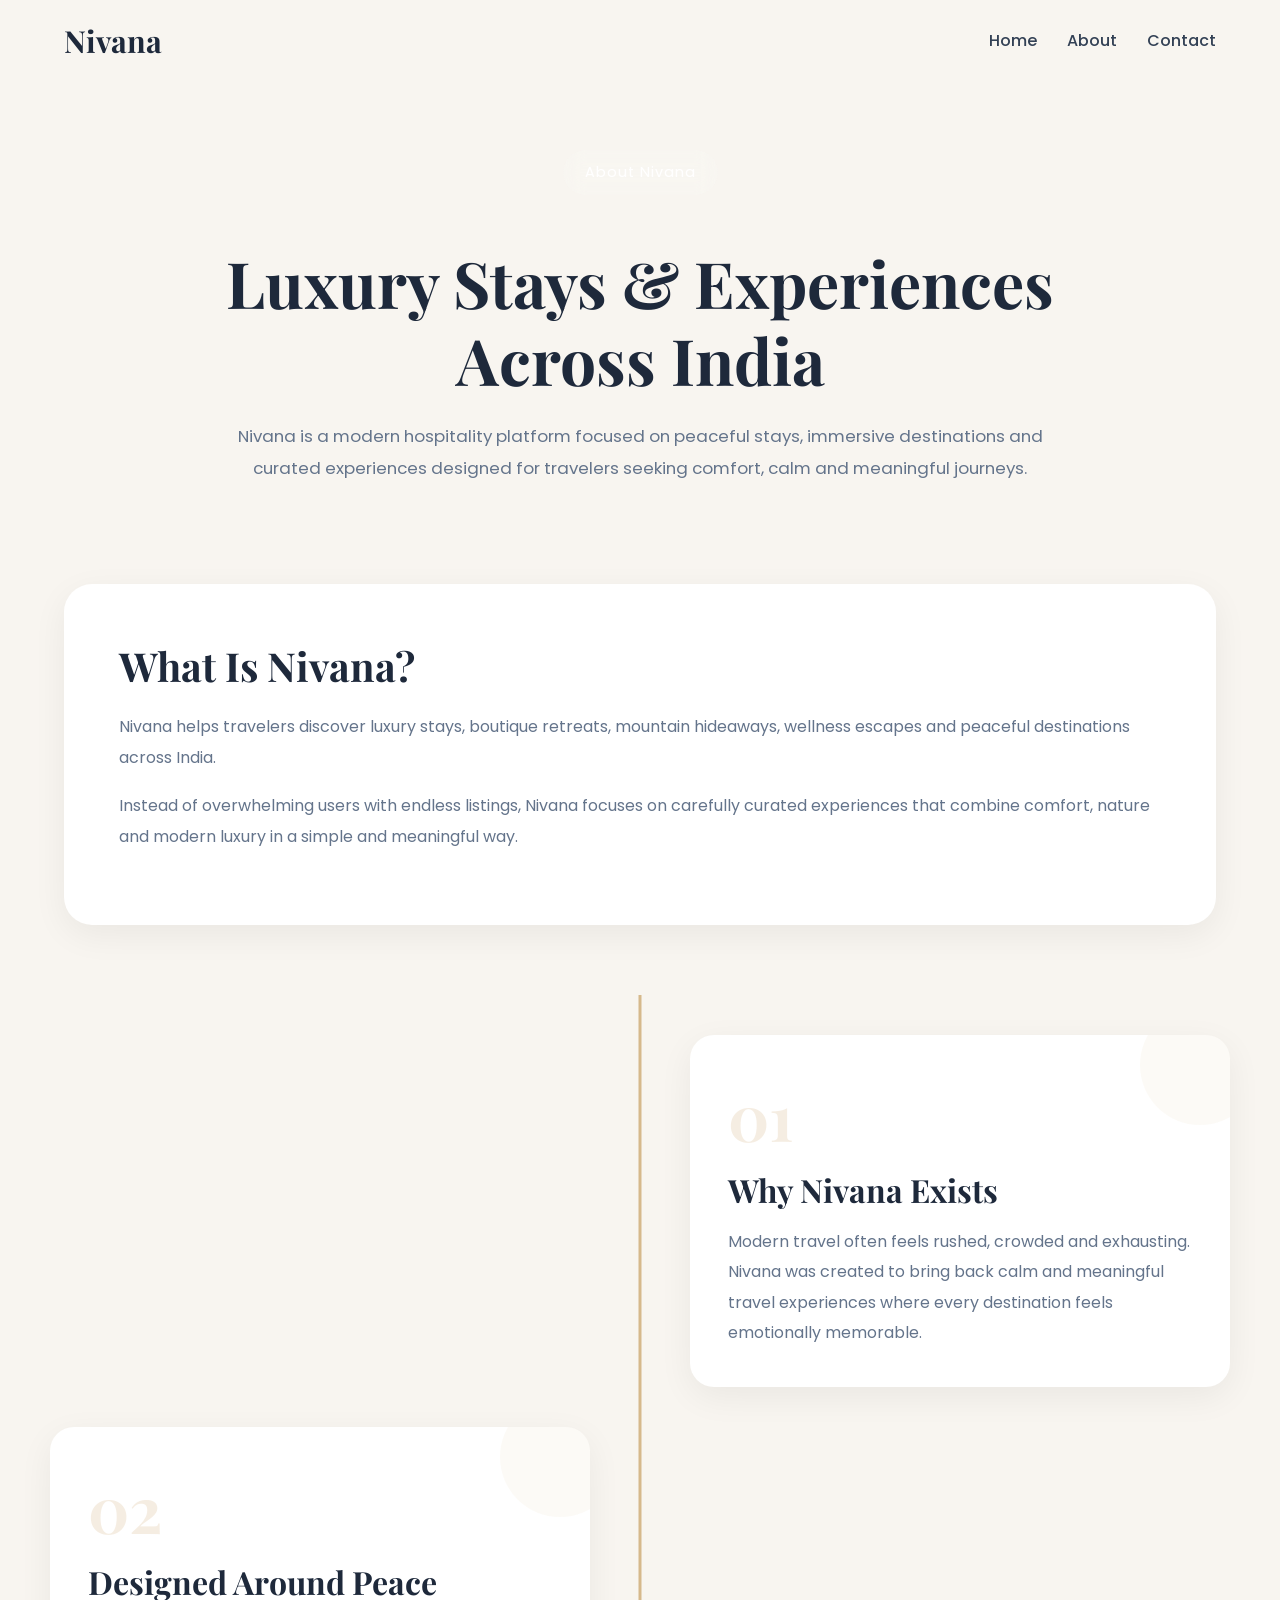
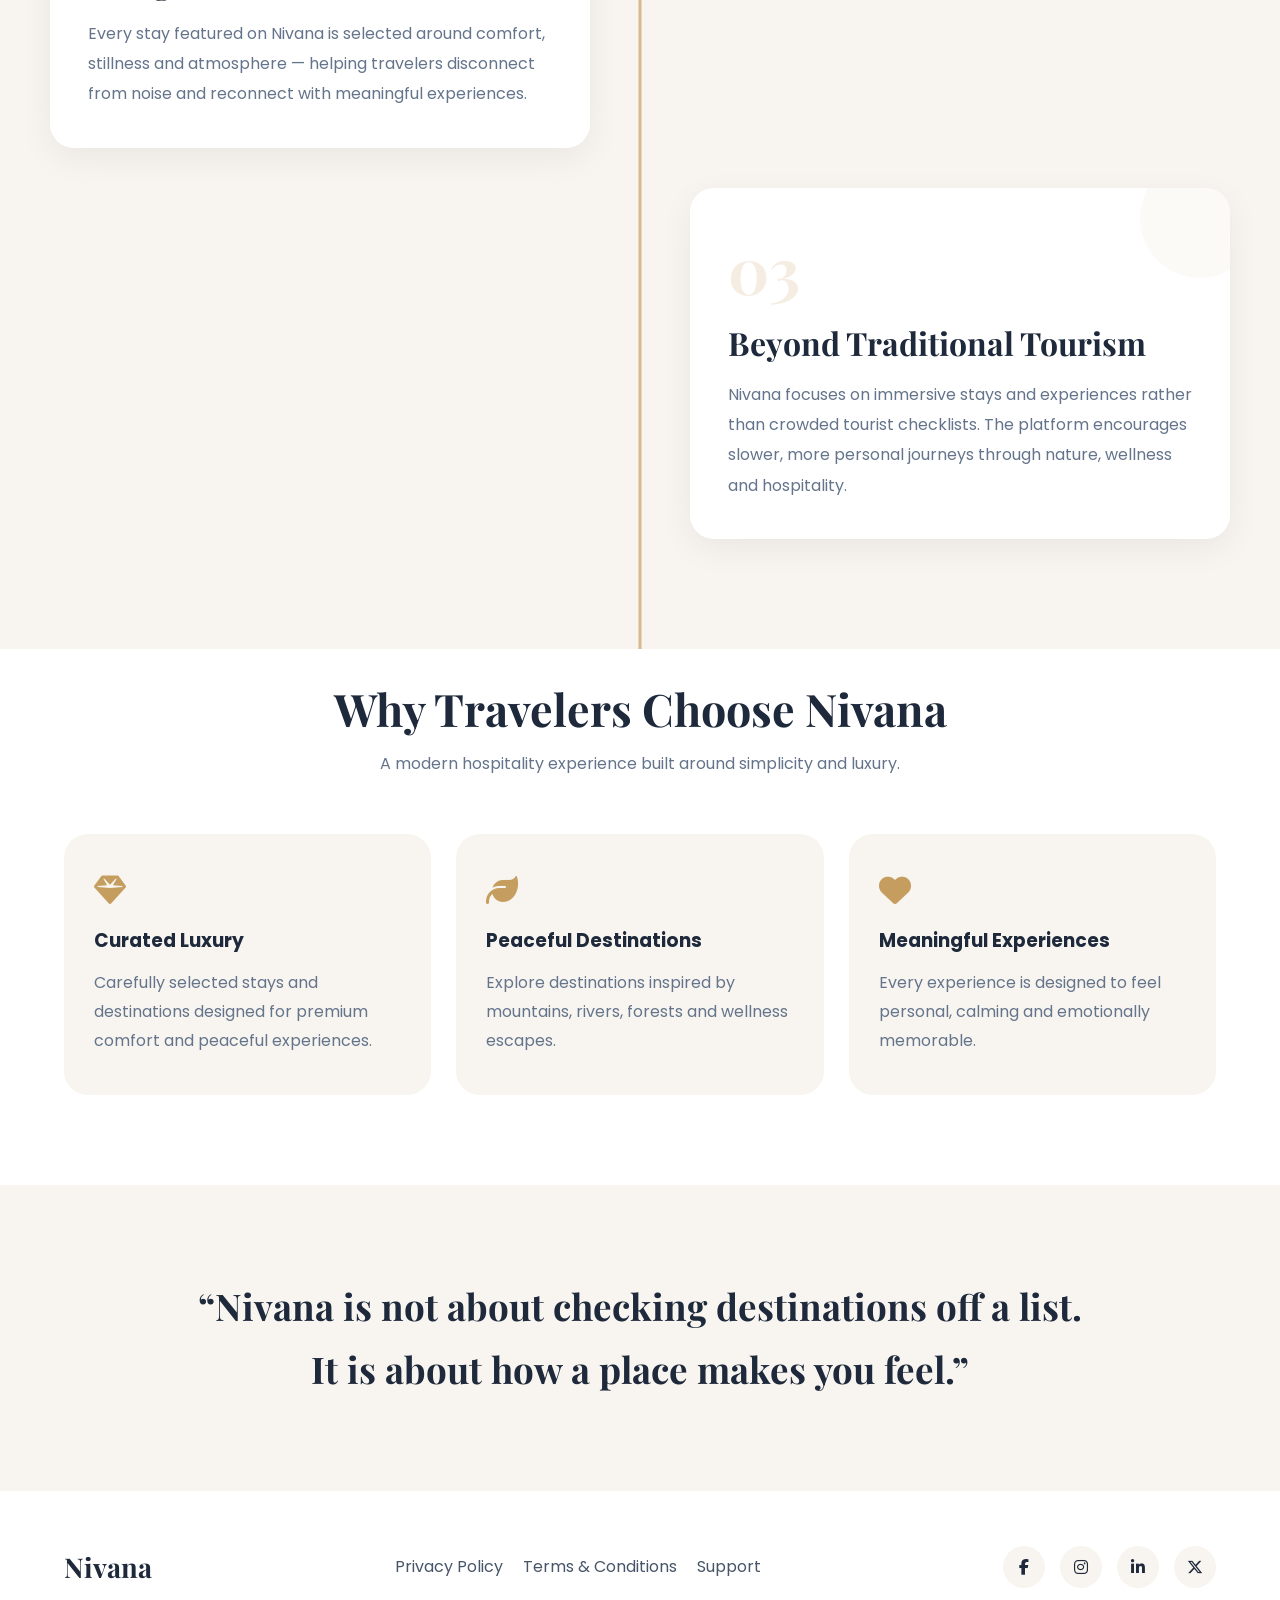
==== Task2_Multiple_Page_And_Form_Validation/about.html @ f6809eaf "Add about, contact, and index pages with corresponding styles and scripts" ====
<!DOCTYPE html>
<html lang="en">

<head>

    <meta charset="UTF-8">

    <meta name="viewport" content="width=device-width, initial-scale=1.0">

    <title>About | Nivana</title>

    <!-- GOOGLE FONTS -->

    <link href="https://fonts.googleapis.com/css2?family=Poppins:wght@300;400;500;600;700&family=Playfair+Display:wght@600;700&display=swap" rel="stylesheet">

    <!-- FONT AWESOME -->

    <link rel="stylesheet" href="https://cdnjs.cloudflare.com/ajax/libs/font-awesome/6.5.1/css/all.min.css">

    <!-- CSS -->

    <link rel="stylesheet" href="style.css">

</head>

<body>

<!-- ================= HEADER ================= -->

<header class="header">

    <div class="container navbar">

        <div class="logo">
            Nivana
        </div>

        <ul class="nav-links">

            <li><a href="index.html">Home</a></li>

            <li><a href="about.html">About</a></li>

            <li><a href="contact.html">Contact</a></li>

        </ul>

        <div class="menu-btn">
            <i class="fa-solid fa-bars"></i>
        </div>

    </div>

</header>

<!-- ================= HERO ================= -->

<section class="page-hero">

    <div class="container page-hero-content">

        <span class="hero-tag">
            About Nivana
        </span>

        <h1>
            Luxury Stays & Experiences Across India
        </h1>

        <p>
            Nivana is a modern hospitality platform focused on peaceful stays,
            immersive destinations and curated experiences designed for travelers
            seeking comfort, calm and meaningful journeys.
        </p>

    </div>

</section>

<!-- ================= WHAT IS NIVANA ================= -->

<section class="about-intro">

    <div class="container">

        <div class="about-intro-box">

            <h2>
                What Is Nivana?
            </h2>

            <p>
                Nivana helps travelers discover luxury stays, boutique retreats,
                mountain hideaways, wellness escapes and peaceful destinations
                across India.
            </p>

            <p>
                Instead of overwhelming users with endless listings,
                Nivana focuses on carefully curated experiences that combine
                comfort, nature and modern luxury in a simple and meaningful way.
            </p>

        </div>

    </div>

</section>

<!-- ================= TIMELINE ================= -->

<section class="timeline-section">

    <div class="timeline-line"></div>

    <div class="timeline-container">

        <!-- ITEM 1 -->

        <div class="timeline-item right">

            <div class="timeline-content">

                <span class="timeline-number">
                    01
                </span>

                <h2>
                    Why Nivana Exists
                </h2>

                <p>
                    Modern travel often feels rushed, crowded and exhausting.
                    Nivana was created to bring back calm and meaningful travel
                    experiences where every destination feels emotionally memorable.
                </p>

            </div>

        </div>

        <!-- ITEM 2 -->

        <div class="timeline-item left">

            <div class="timeline-content">

                <span class="timeline-number">
                    02
                </span>

                <h2>
                    Designed Around Peace
                </h2>

                <p>
                    Every stay featured on Nivana is selected around comfort,
                    stillness and atmosphere — helping travelers disconnect
                    from noise and reconnect with meaningful experiences.
                </p>

            </div>

        </div>

        <!-- ITEM 3 -->

        <div class="timeline-item right">

            <div class="timeline-content">

                <span class="timeline-number">
                    03
                </span>

                <h2>
                    Beyond Traditional Tourism
                </h2>

                <p>
                    Nivana focuses on immersive stays and experiences rather than
                    crowded tourist checklists. The platform encourages slower,
                    more personal journeys through nature, wellness and hospitality.
                </p>

            </div>

        </div>

    </div>

</section>

<!-- ================= WHY NIVANA ================= -->

<section class="why-nivana">

    <div class="container">

        <div class="section-title">

            <h2>
                Why Travelers Choose Nivana
            </h2>

            <p>
                A modern hospitality experience built around simplicity and luxury.
            </p>

        </div>

        <div class="why-grid">

            <!-- CARD 1 -->

            <div class="why-card">

                <i class="fa-solid fa-gem"></i>

                <h3>
                    Curated Luxury
                </h3>

                <p>
                    Carefully selected stays and destinations designed for premium comfort and peaceful experiences.
                </p>

            </div>

            <!-- CARD 2 -->

            <div class="why-card">

                <i class="fa-solid fa-leaf"></i>

                <h3>
                    Peaceful Destinations
                </h3>

                <p>
                    Explore destinations inspired by mountains, rivers, forests and wellness escapes.
                </p>

            </div>

            <!-- CARD 3 -->

            <div class="why-card">

                <i class="fa-solid fa-heart"></i>

                <h3>
                    Meaningful Experiences
                </h3>

                <p>
                    Every experience is designed to feel personal, calming and emotionally memorable.
                </p>

            </div>

        </div>

    </div>

</section>

<!-- ================= QUOTE ================= -->

<section class="about-quote">

    <div class="container">

        <h2>
            “Nivana is not about checking destinations off a list.
            It is about how a place makes you feel.”
        </h2>

    </div>

</section>

<!-- ================= FOOTER ================= -->

<footer class="footer">

    <div class="container footer-container">

        <div class="footer-logo">
            Nivana
        </div>

        <div class="footer-links">

            <a href="#">Privacy Policy</a>

            <a href="#">Terms & Conditions</a>

            <a href="#">Support</a>

        </div>

        <div class="social-icons">

            <a href="#"><i class="fa-brands fa-facebook-f"></i></a>

            <a href="#"><i class="fa-brands fa-instagram"></i></a>

            <a href="#"><i class="fa-brands fa-linkedin-in"></i></a>

            <a href="#"><i class="fa-brands fa-x-twitter"></i></a>

        </div>

    </div>

</footer>

<script src="script.js"></script>

</body>

</html>
---- Task2_Multiple_Page_And_Form_Validation/style.css ----
*{
    margin:0;
    padding:0;
    box-sizing:border-box;
    scroll-behavior:smooth;
}

body{
    font-family:'Poppins', sans-serif;
    background:#f8f5f0;
    color:#1e293b;
    overflow-x:hidden;
}

.container{
    width:90%;
    max-width:1200px;
    margin:auto;
}

img{
    width:100%;
    display:block;
}

/* ================= HEADER ================= */

.header{
    width:100%;
    position:fixed;
    top:0;
    left:0;
    z-index:1000;
    background:rgba(248,245,240,0.92);
    backdrop-filter:blur(12px);
}

.navbar{
    display:flex;
    justify-content:space-between;
    align-items:center;
    padding:20px 0;
}

.logo{
    font-size:1.9rem;
    font-family:'Playfair Display', serif;
    font-weight:700;
    color:#1e293b;
}

.nav-links{
    display:flex;
    align-items:center;
    gap:30px;
    list-style:none;
}

.nav-links li{
    position:relative;
}

.nav-links li a{
    text-decoration:none;
    color:#334155;
    font-weight:500;
    transition:0.3s;
    display:flex;
    align-items:center;
    gap:6px;
}

.nav-links li a:hover{
    color:#c59d5f;
}

/* ================= DROPDOWN ================= */

.dropdown-menu{
    position:absolute;
    top:calc(100% + 10px);
    left:0;
    background:#ffffff;
    min-width:220px;
    border-radius:18px;
    padding:12px 0;
    box-shadow:0 15px 40px rgba(0,0,0,0.08);
    display:none;
}

.dropdown-menu li{
    list-style:none;
}

.dropdown-menu li a{
    display:block;
    padding:12px 20px;
}

.dropdown-menu li a:hover{
    background:#f8f5f0;
}

.dropdown.active .dropdown-menu{
    display:block;
}

/* ================= HERO ================= */

.hero{
    min-height:100vh;

    background:
    linear-gradient(
    rgba(0,0,0,0.40),
    rgba(0,0,0,0.40)
    ),

    url('https://images.unsplash.com/photo-1500530855697-b586d89ba3ee?q=80&w=1600&auto=format&fit=crop');

    background-size:cover;
    background-position:center;

    display:flex;
    align-items:center;
}

.hero-content{
    position:relative;
    z-index:2;
}

.hero-text{
    max-width:700px;
}

.hero-tag{
    display:inline-block;
    background:rgba(255,255,255,0.12);
    color:#ffffff;
    padding:12px 22px;
    border-radius:40px;
    backdrop-filter:blur(10px);
    margin-bottom:28px;
    font-size:0.9rem;
    letter-spacing:1px;
}

.hero-text h1{
    font-size:4.6rem;
    line-height:1.15;
    color:#ffffff;
    margin-bottom:24px;
    font-family:'Playfair Display', serif;
}

.hero-text p{
    color:#f1f5f9;
    line-height:1.9;
    font-size:1.08rem;
    max-width:620px;
    margin-bottom:35px;
}

.hero-buttons{
    display:flex;
    gap:18px;
}

.btn{
    padding:15px 32px;
    border-radius:14px;
    font-weight:600;
    text-decoration:none;
    transition:0.3s;
    display:inline-block;
    border:none;
    cursor:pointer;
}

.primary-btn{
    background:#d6b98c;
    color:#1e293b;
}

.primary-btn:hover{
    transform:translateY(-4px);
}

.secondary-btn{
    border:1px solid rgba(255,255,255,0.6);
    color:#ffffff;
}

.secondary-btn:hover{
    background:#ffffff;
    color:#1e293b;
}

/* ================= SECTION TITLE ================= */

.section-title{
    text-align:center;
    margin-bottom:55px;
}

.section-title h2{
    font-size:2.8rem;
    margin-bottom:12px;
    font-family:'Playfair Display', serif;
}

.section-title p{
    color:#64748b;
    line-height:1.8;
}

/* ================= STAYS ================= */

.stays{
    padding:90px 0;
}

.stay-grid{
    display:grid;
    grid-template-columns:repeat(3,1fr);
    gap:28px;
}

.stay-card{
    background:#ffffff;
    border-radius:24px;
    overflow:hidden;
    box-shadow:0 10px 35px rgba(0,0,0,0.06);
    transition:0.4s;
}

.stay-card:hover{
    transform:translateY(-10px);
}

.stay-card img{
    height:300px;
    object-fit:cover;
}

.stay-content{
    padding:28px;
}

.stay-content h3{
    margin-bottom:12px;
    font-size:1.4rem;
}

.stay-content p{
    color:#64748b;
    line-height:1.8;
}

/* ================= EXPERIENCES ================= */

.experiences{
    padding:90px 0;
    background:#ffffff;
}

.experience-grid{
    display:grid;
    grid-template-columns:repeat(4,1fr);
    gap:24px;
}

.experience-card{
    background:#f8f5f0;
    padding:40px 24px;
    border-radius:22px;
    text-align:center;
    transition:0.3s;
}

.experience-card:hover{
    transform:translateY(-8px);
}

.experience-card i{
    font-size:2.2rem;
    color:#c59d5f;
    margin-bottom:20px;
}

.experience-card h3{
    margin-bottom:14px;
}

.experience-card p{
    color:#64748b;
    line-height:1.8;
}

/* ================= PAGE HERO ================= */

.page-hero{
    padding:150px 0 80px;
    text-align:center;
}

.page-hero-content{
    max-width:850px;
}

.page-hero h1{
    font-size:4rem;
    line-height:1.2;
    margin:22px 0;
    font-family:'Playfair Display', serif;
}

.page-hero p{
    color:#64748b;
    line-height:1.9;
    font-size:1.05rem;
}

/* ================= ABOUT INTRO ================= */

.about-intro{
    padding:20px 0 70px;
}

.about-intro-box{
    background:#ffffff;
    padding:55px;
    border-radius:28px;
    box-shadow:0 10px 35px rgba(0,0,0,0.06);
}

.about-intro-box h2{
    font-size:2.5rem;
    margin-bottom:20px;
    font-family:'Playfair Display', serif;
}

.about-intro-box p{
    color:#64748b;
    line-height:1.9;
    margin-bottom:18px;
}

/* ================= TIMELINE ================= */

.timeline-section{
    position:relative;
    padding:20px 0 90px;
}

.timeline-line{
    position:absolute;
    left:50%;
    top:0;
    transform:translateX(-50%);
    width:3px;
    height:100%;
    background:#d6b98c;
}

.timeline-container{
    position:relative;
}

.timeline-item{
    width:50%;
    padding:20px 50px;
    position:relative;
}

.timeline-item.left{
    left:0;
}

.timeline-item.right{
    left:50%;
}

.timeline-content{
    background:#ffffff;
    border-radius:24px;
    padding:38px;
    box-shadow:0 10px 35px rgba(0,0,0,0.06);
    position:relative;
    overflow:hidden;
    transition:0.3s;
}

.timeline-content:hover{
    transform:translateY(-6px);
}

.timeline-content::before{
    content:"";
    position:absolute;
    top:-30px;
    right:-30px;
    width:120px;
    height:120px;
    background:rgba(214,185,140,0.08);
    border-radius:50%;
}

.timeline-number{
    font-size:4rem;
    font-weight:700;
    color:rgba(214,185,140,0.25);
    font-family:'Playfair Display', serif;
    display:block;
    margin-bottom:10px;
}

.timeline-content h2{
    font-size:2rem;
    margin-bottom:16px;
    font-family:'Playfair Display', serif;
    position:relative;
    z-index:2;
}

.timeline-content p{
    line-height:1.9;
    color:#64748b;
    position:relative;
    z-index:2;
}

/* ================= WHY NIVANA ================= */

.why-nivana{
    padding:30px 0 90px;
    background:#ffffff;
}

.why-grid{
    display:grid;
    grid-template-columns:repeat(3,1fr);
    gap:25px;
}

.why-card{
    background:#f8f5f0;
    padding:40px 30px;
    border-radius:24px;
    transition:0.3s;
}

.why-card:hover{
    transform:translateY(-8px);
}

.why-card i{
    font-size:2rem;
    color:#c59d5f;
    margin-bottom:20px;
}

.why-card h3{
    margin-bottom:14px;
}

.why-card p{
    color:#64748b;
    line-height:1.8;
}

/* ================= ABOUT QUOTE ================= */

.about-quote{
    padding:90px 0;
}

.about-quote h2{
    max-width:900px;
    margin:auto;
    text-align:center;
    font-size:2.3rem;
    line-height:1.7;
    font-family:'Playfair Display', serif;
}

/* ================= CONTACT INFO ================= */

.contact-info{
    padding:10px 0 60px;
}

.contact-info-grid{
    display:grid;
    grid-template-columns:repeat(3,1fr);
    gap:24px;
}

.info-card{
    background:#ffffff;
    padding:35px;
    border-radius:24px;
    box-shadow:0 10px 35px rgba(0,0,0,0.06);
    transition:0.3s;
}

.info-card:hover{
    transform:translateY(-6px);
}

.info-card i{
    font-size:2rem;
    color:#c59d5f;
    margin-bottom:18px;
}

.info-card h3{
    margin-bottom:14px;
}

.info-card p{
    color:#64748b;
    line-height:1.8;
}

/* ================= CONTACT ================= */

.contact-section{
    padding:20px 0 90px;
}

.contact-container{
    display:flex;
    justify-content:center;
}

.contact-form{
    width:100%;
    max-width:700px;
    background:#ffffff;
    padding:40px;
    border-radius:28px;
    box-shadow:0 10px 35px rgba(0,0,0,0.06);
}

.contact-form input,
.contact-form select,
.contact-form textarea{
    width:100%;
    padding:16px;
    margin-bottom:10px;
    border:1px solid #e2e8f0;
    border-radius:14px;
    outline:none;
    font-family:'Poppins', sans-serif;
}

.contact-form textarea{
    resize:none;
}

.error{
    color:red;
    font-size:0.85rem;
    display:block;
    margin-bottom:15px;
}

/* ================= TESTIMONIAL ================= */

.testimonial{
    padding:90px 0;
}

.testimonial-box{
    background:#ffffff;
    border-radius:28px;
    padding:60px;
    text-align:center;
    box-shadow:0 10px 35px rgba(0,0,0,0.06);
}

.testimonial-box h2{
    font-size:2rem;
    line-height:1.7;
    margin-bottom:18px;
    font-family:'Playfair Display', serif;
}

.testimonial-box p{
    color:#64748b;
}

/* ================= FOOTER ================= */

.footer{
    background:#ffffff;
    padding:55px 0 25px;
}

.footer-container{
    display:flex;
    justify-content:space-between;
    align-items:center;
    flex-wrap:wrap;
    gap:25px;
}

.footer-logo{
    font-size:1.7rem;
    font-family:'Playfair Display', serif;
    font-weight:700;
}

.footer-links{
    display:flex;
    gap:20px;
}

.footer-links a{
    text-decoration:none;
    color:#475569;
}

.footer-links a:hover{
    color:#c59d5f;
}

.social-icons{
    display:flex;
    gap:15px;
}

.social-icons a{
    width:42px;
    height:42px;
    border-radius:50%;
    background:#f8f5f0;
    display:flex;
    align-items:center;
    justify-content:center;
    text-decoration:none;
    color:#1e293b;
}

.social-icons a:hover{
    background:#d6b98c;
}

.copyright{
    text-align:center;
    margin-top:35px;
    color:#64748b;
}

/* ================= MENU ================= */

.menu-btn{
    display:none;
    font-size:1.5rem;
    cursor:pointer;
}

/* ================= RESPONSIVENESS ================= */

@media(max-width:1200px){

    .hero-text h1{
        font-size:4rem;
    }

}

@media(max-width:992px){

    .hero{
        padding:140px 0 100px;
        height:auto;
    }

    .hero-text h1,
    .page-hero h1{
        font-size:3.2rem;
    }

    .stay-grid,
    .experience-grid,
    .why-grid,
    .contact-info-grid{
        grid-template-columns:repeat(2,1fr);
    }

    .timeline-line{
        left:35px;
    }

    .timeline-item{
        width:100%;
        padding-left:90px;
        padding-right:10px;
    }

    .timeline-item.left,
    .timeline-item.right{
        left:0;
    }

}

@media(max-width:768px){

    .menu-btn{
        display:block;
    }

    .nav-links{
        position:absolute;
        top:85px;
        left:-100%;
        width:100%;
        background:#ffffff;
        flex-direction:column;
        align-items:flex-start;
        padding:30px;
        transition:0.4s;
        box-shadow:0 10px 30px rgba(0,0,0,0.08);
        gap:24px;
    }

    .nav-links.active{
        left:0;
    }

    .dropdown-menu{
        position:static;
        width:100%;
        margin-top:12px;
        box-shadow:none;
        border:1px solid #eee;
    }

    .hero{
        padding:150px 0 100px;
    }

    .hero-text{
        max-width:100%;
    }

    .hero-text h1{
        font-size:2.7rem;
        line-height:1.2;
    }

    .hero-buttons{
        flex-direction:column;
        width:100%;
    }

    .btn{
        width:100%;
        text-align:center;
    }

    .section-title h2{
        font-size:2.2rem;
    }

    .page-hero h1{
        font-size:2.6rem;
    }

    .stay-grid,
    .experience-grid,
    .why-grid,
    .contact-info-grid{
        grid-template-columns:1fr;
    }

    .stay-card img{
        height:240px;
    }

    .experience-card,
    .why-card,
    .info-card{
        padding:32px 24px;
    }

    .about-intro-box{
        padding:35px 25px;
    }

    .timeline-content{
        padding:30px 24px;
    }

    .timeline-content h2{
        font-size:1.6rem;
    }

    .timeline-number{
        font-size:3rem;
    }

    .testimonial-box{
        padding:45px 25px;
    }

    .testimonial-box h2{
        font-size:1.5rem;
    }

    .about-quote h2{
        font-size:1.7rem;
        line-height:1.6;
    }

    .contact-form{
        padding:30px 22px;
    }

    .footer-container{
        flex-direction:column;
        text-align:center;
    }

    .footer-links{
        flex-wrap:wrap;
        justify-content:center;
    }

}

@media(max-width:500px){

    .container{
        width:92%;
    }

    .hero-tag{
        font-size:0.75rem;
        padding:10px 18px;
    }

    .hero-text h1,
    .page-hero h1{
        font-size:2.2rem;
    }

    .section-title h2{
        font-size:1.9rem;
    }

    .page-hero{
        padding:130px 0 60px;
    }

    .about-intro-box h2{
        font-size:2rem;
    }

    .timeline-item{
        padding-left:75px;
    }

    .timeline-line{
        left:24px;
    }

    .timeline-content{
        padding:24px 20px;
    }

    .timeline-content h2{
        font-size:1.4rem;
    }

    .about-quote h2{
        font-size:1.5rem;
    }

    .contact-form input,
    .contact-form select,
    .contact-form textarea{
        padding:14px;
    }

}
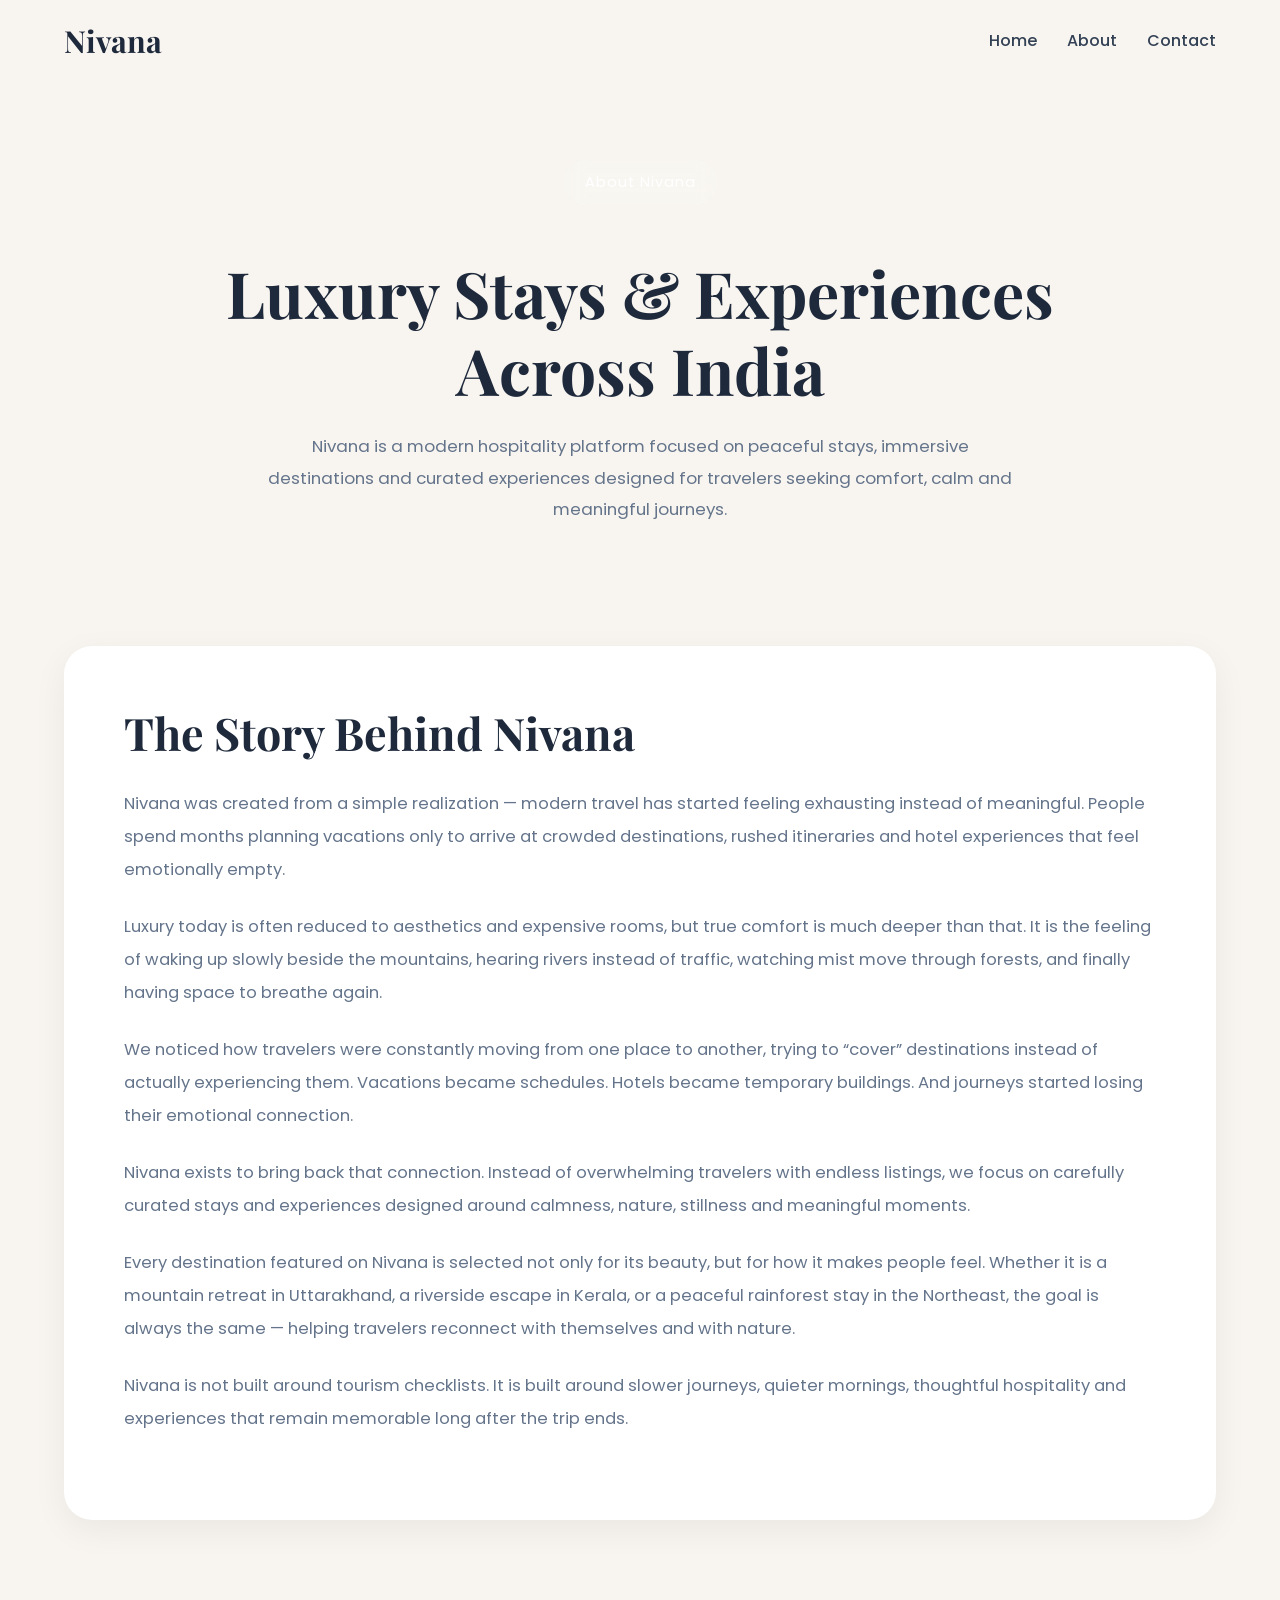
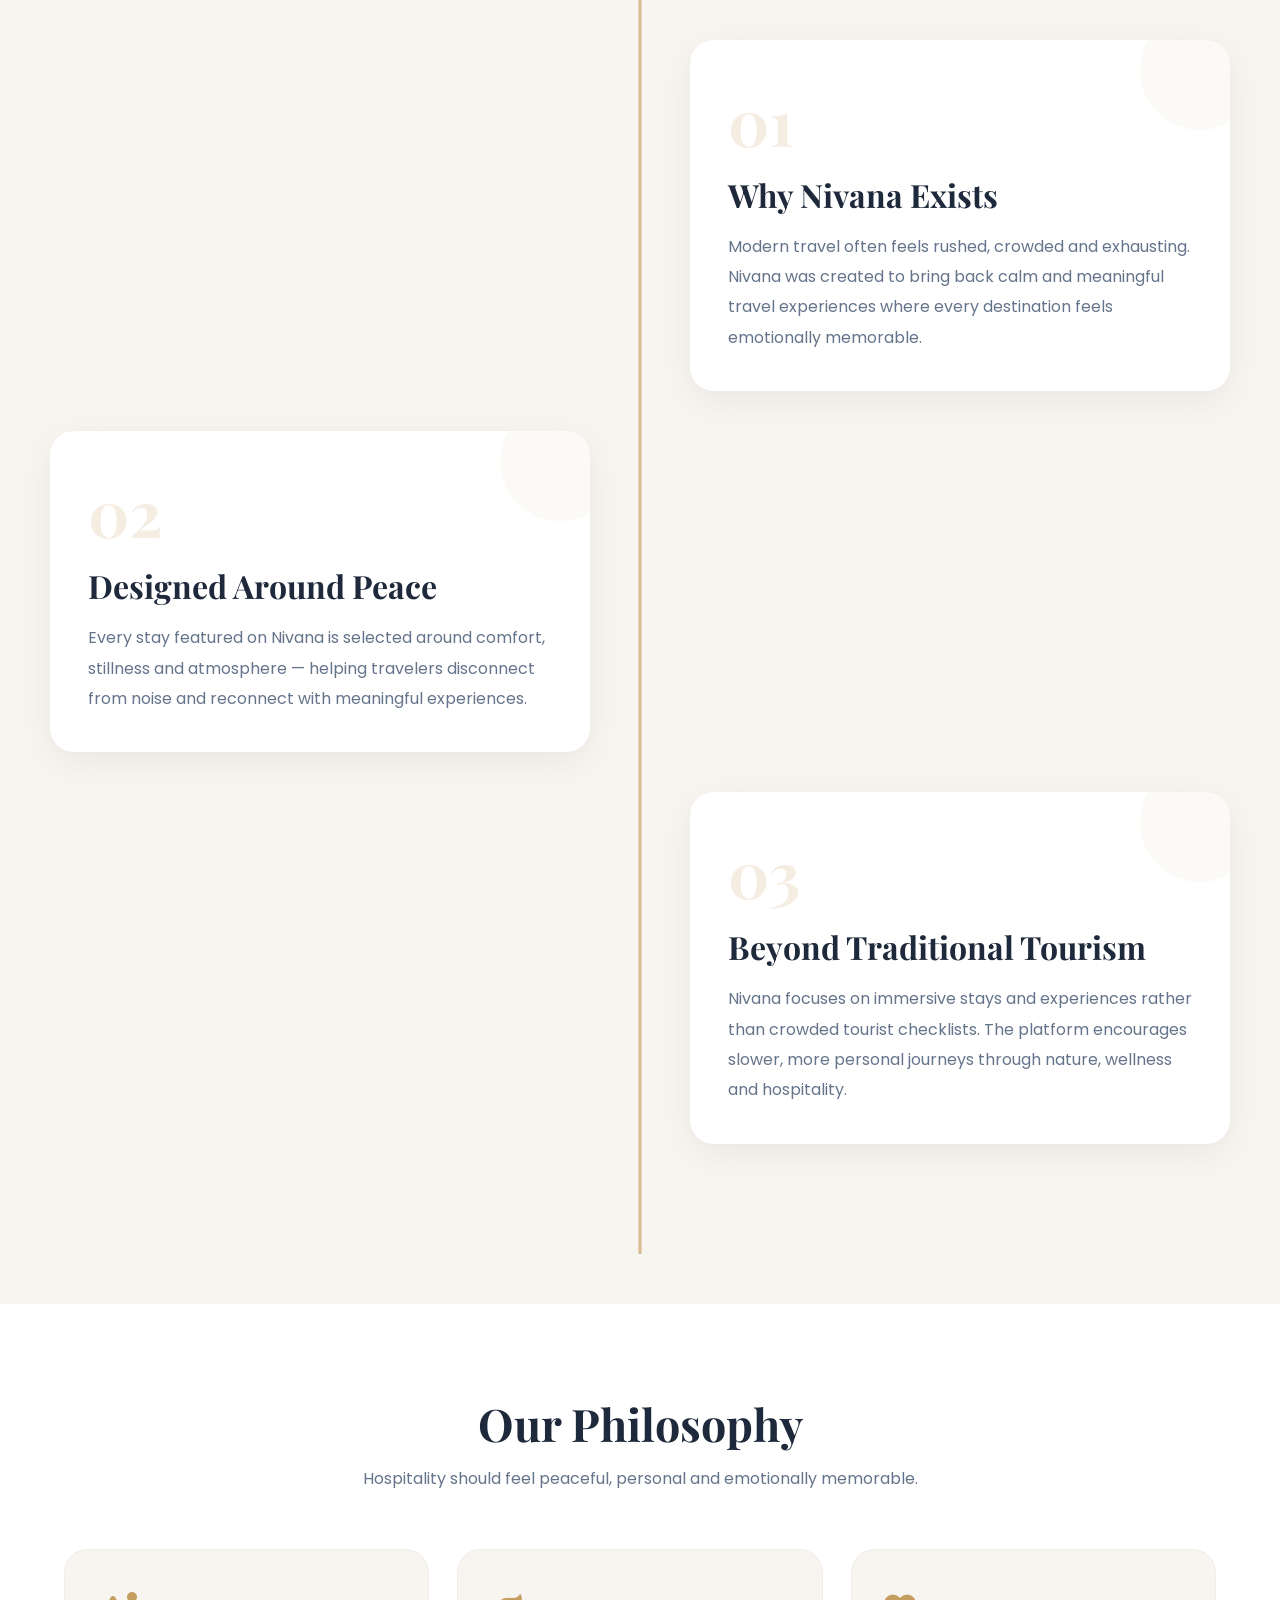
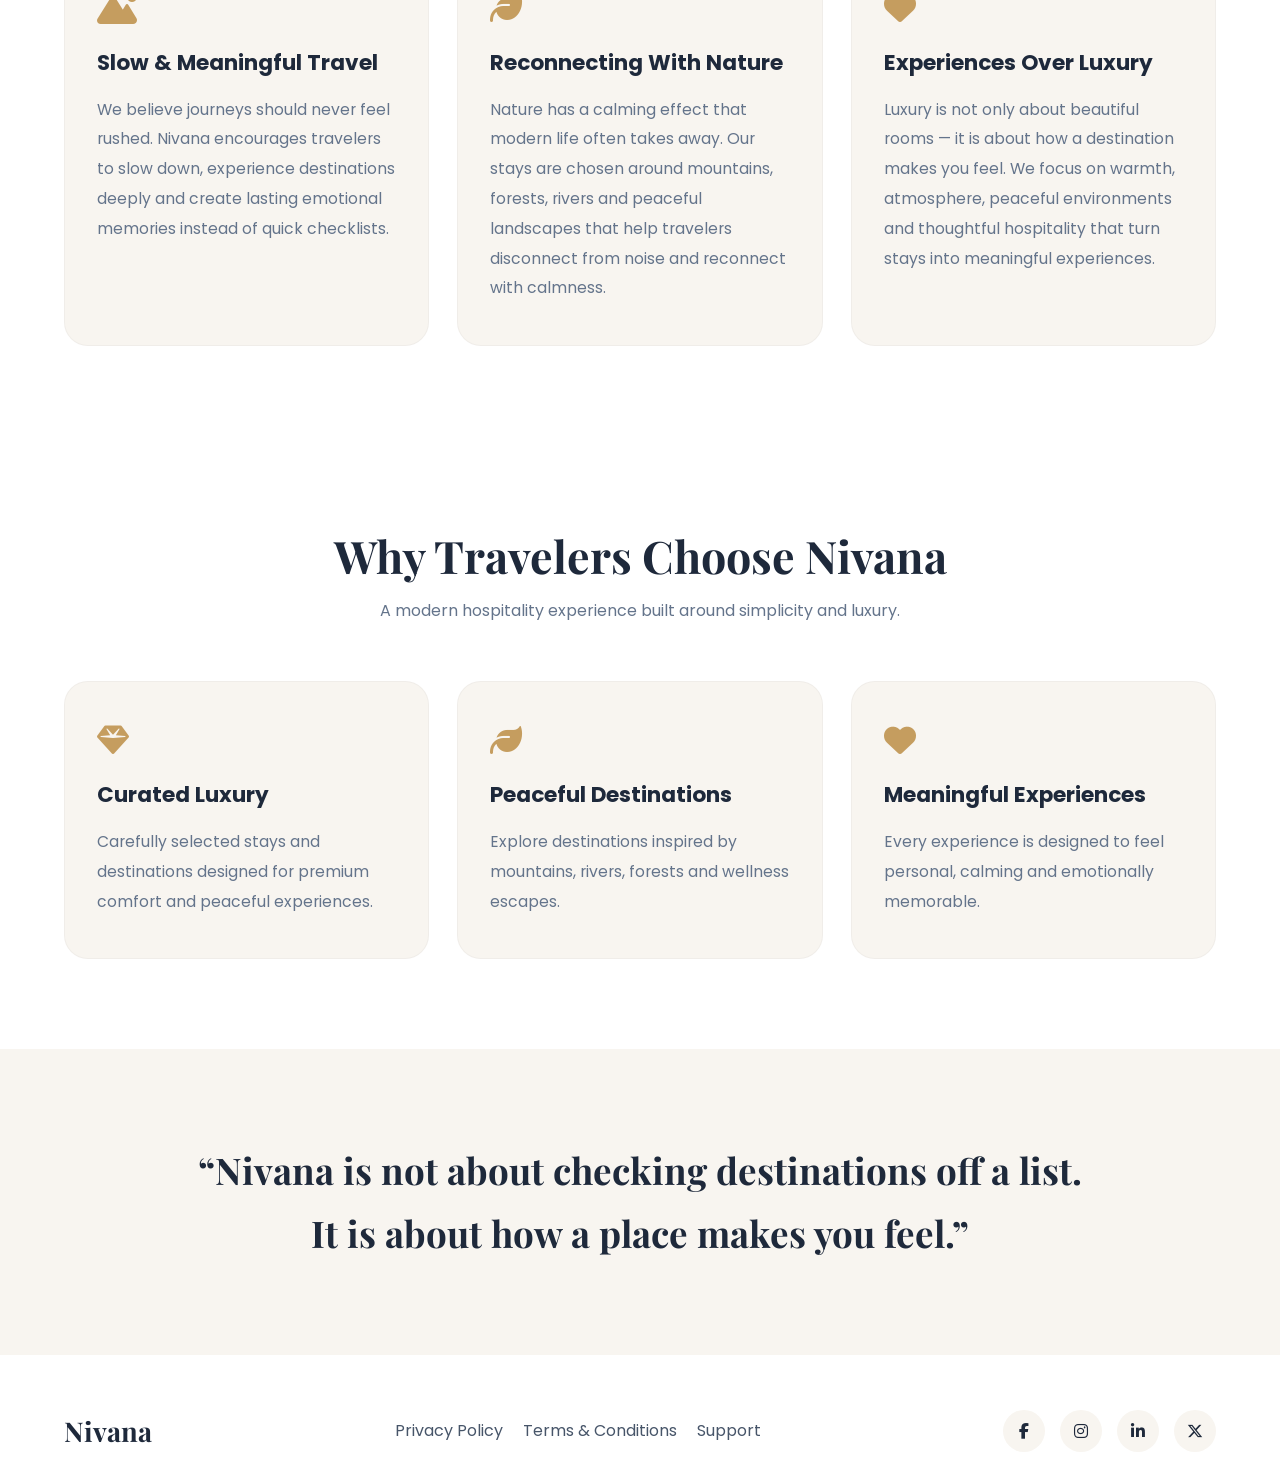
==== commit 1732b6f3: "Task 2 Completed. About Us Page is Made more detailed and Included Footer in Contact page to make st" ====
--- a/Task2_Multiple_Page_And_Form_Validation/about.html
+++ b/Task2_Multiple_Page_And_Form_Validation/about.html
@@ -86,19 +86,57 @@
         <div class="about-intro-box">
 
             <h2>
-                What Is Nivana?
+                The Story Behind Nivana
             </h2>
 
             <p>
-                Nivana helps travelers discover luxury stays, boutique retreats,
-                mountain hideaways, wellness escapes and peaceful destinations
-                across India.
-            </p>
-
-            <p>
-                Instead of overwhelming users with endless listings,
-                Nivana focuses on carefully curated experiences that combine
-                comfort, nature and modern luxury in a simple and meaningful way.
+                Nivana was created from a simple realization —
+                modern travel has started feeling exhausting instead of meaningful.
+                People spend months planning vacations only to arrive at crowded destinations,
+                rushed itineraries and hotel experiences that feel emotionally empty.
+            </p>
+
+            <p>
+                Luxury today is often reduced to aesthetics and expensive rooms,
+                but true comfort is much deeper than that.
+                It is the feeling of waking up slowly beside the mountains,
+                hearing rivers instead of traffic,
+                watching mist move through forests,
+                and finally having space to breathe again.
+            </p>
+
+            <p>
+                We noticed how travelers were constantly moving from one place to another,
+                trying to “cover” destinations instead of actually experiencing them.
+                Vacations became schedules.
+                Hotels became temporary buildings.
+                And journeys started losing their emotional connection.
+            </p>
+
+            <p>
+                Nivana exists to bring back that connection.
+                Instead of overwhelming travelers with endless listings,
+                we focus on carefully curated stays and experiences
+                designed around calmness, nature, stillness and meaningful moments.
+            </p>
+
+            <p>
+                Every destination featured on Nivana is selected
+                not only for its beauty,
+                but for how it makes people feel.
+                Whether it is a mountain retreat in Uttarakhand,
+                a riverside escape in Kerala,
+                or a peaceful rainforest stay in the Northeast,
+                the goal is always the same —
+                helping travelers reconnect with themselves and with nature.
+            </p>
+
+            <p>
+                Nivana is not built around tourism checklists.
+                It is built around slower journeys,
+                quieter mornings,
+                thoughtful hospitality
+                and experiences that remain memorable long after the trip ends.
             </p>
 
         </div>
@@ -190,6 +228,93 @@
     </div>
 
 </section>
+<br>
+<br>
+
+<!-- ================= OUR PHILOSOPHY ================= -->
+
+<section class="why-nivana">
+
+    <div class="container">
+
+        <div class="section-title">
+
+            <h2>
+                Our Philosophy
+            </h2>
+
+            <p>
+                Hospitality should feel peaceful, personal and emotionally memorable.
+            </p>
+
+        </div>
+
+        <div class="why-grid">
+
+            <!-- CARD 1 -->
+
+            <div class="why-card">
+
+                <i class="fa-solid fa-mountain-sun"></i>
+
+                <h3>
+                    Slow & Meaningful Travel
+                </h3>
+
+                <p>
+                    We believe journeys should never feel rushed.
+                    Nivana encourages travelers to slow down,
+                    experience destinations deeply
+                    and create lasting emotional memories instead of quick checklists.
+                </p>
+
+            </div>
+
+            <!-- CARD 2 -->
+
+            <div class="why-card">
+
+                <i class="fa-solid fa-leaf"></i>
+
+                <h3>
+                    Reconnecting With Nature
+                </h3>
+
+                <p>
+                    Nature has a calming effect that modern life often takes away.
+                    Our stays are chosen around mountains, forests,
+                    rivers and peaceful landscapes
+                    that help travelers disconnect from noise and reconnect with calmness.
+                </p>
+
+            </div>
+
+            <!-- CARD 3 -->
+
+            <div class="why-card">
+
+                <i class="fa-solid fa-heart"></i>
+
+                <h3>
+                    Experiences Over Luxury
+                </h3>
+
+                <p>
+                    Luxury is not only about beautiful rooms —
+                    it is about how a destination makes you feel.
+                    We focus on warmth, atmosphere,
+                    peaceful environments and thoughtful hospitality
+                    that turn stays into meaningful experiences.
+                </p>
+
+            </div>
+
+        </div>
+
+    </div>
+
+</section>
+
 
 <!-- ================= WHY NIVANA ================= -->
 
--- a/Task2_Multiple_Page_And_Form_Validation/style.css
+++ b/Task2_Multiple_Page_And_Form_Validation/style.css
@@ -887,4 +887,150 @@
         padding:14px;
     }
 
+}
+/* ================= UPDATED ABOUT INTRO ================= */
+
+.about-intro{
+    padding:30px 0 80px;
+}
+
+.about-intro-box{
+    background:#ffffff;
+    padding:60px;
+    border-radius:28px;
+    box-shadow:0 10px 35px rgba(0,0,0,0.06);
+}
+
+.about-intro-box h2{
+    font-size:2.8rem;
+    margin-bottom:28px;
+    font-family:'Playfair Display', serif;
+    color:#1e293b;
+    line-height:1.2;
+}
+
+.about-intro-box p{
+    color:#64748b;
+    line-height:2;
+    font-size:1.03rem;
+    margin-bottom:24px;
+}
+
+/* ================= OUR PHILOSOPHY ================= */
+
+.why-nivana{
+    padding:90px 0;
+    background:#ffffff;
+}
+
+.why-grid{
+    display:grid;
+    grid-template-columns:repeat(3,1fr);
+    gap:28px;
+    margin-top:50px;
+}
+
+.why-card{
+    background:#f8f5f0;
+    padding:42px 32px;
+    border-radius:24px;
+    transition:0.35s ease;
+    border:1px solid rgba(0,0,0,0.03);
+}
+
+.why-card:hover{
+    transform:translateY(-8px);
+}
+
+.why-card i{
+    font-size:2rem;
+    color:#c59d5f;
+    margin-bottom:22px;
+}
+
+.why-card h3{
+    font-size:1.35rem;
+    margin-bottom:16px;
+    color:#1e293b;
+}
+
+.why-card p{
+    color:#64748b;
+    line-height:1.9;
+    font-size:0.98rem;
+}
+
+/* ================= BETTER ABOUT SPACING ================= */
+
+.page-hero{
+    padding:160px 0 90px;
+}
+
+.page-hero h1{
+    max-width:850px;
+    margin:22px auto;
+}
+
+.page-hero p{
+    max-width:760px;
+    margin:auto;
+}
+
+/* ================= RESPONSIVE ================= */
+
+@media(max-width:992px){
+
+    .why-grid{
+        grid-template-columns:repeat(2,1fr);
+    }
+
+    .about-intro-box{
+        padding:45px;
+    }
+
+    .about-intro-box h2{
+        font-size:2.4rem;
+    }
+
+}
+
+@media(max-width:768px){
+
+    .why-grid{
+        grid-template-columns:1fr;
+    }
+
+    .about-intro-box{
+        padding:35px 28px;
+    }
+
+    .about-intro-box h2{
+        font-size:2rem;
+    }
+
+    .about-intro-box p{
+        font-size:0.97rem;
+        line-height:1.9;
+    }
+
+    .why-card{
+        padding:34px 26px;
+    }
+
+}
+
+@media(max-width:500px){
+
+    .about-intro-box{
+        padding:30px 22px;
+    }
+
+    .about-intro-box h2{
+        font-size:1.8rem;
+    }
+
+    .why-card h3{
+        font-size:1.2rem;
+    }
+
 }
